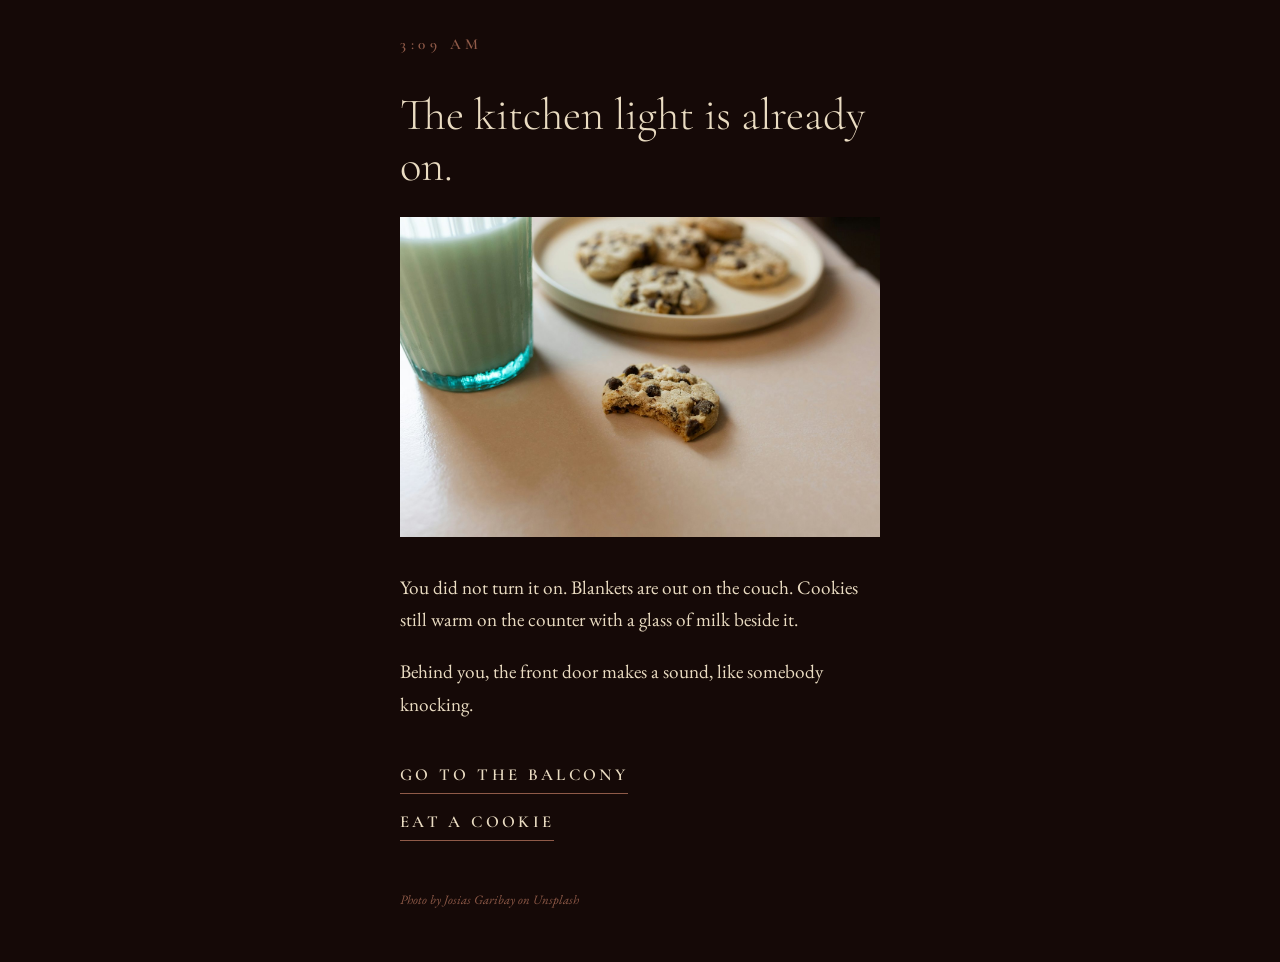
==== kitchen.html @ f1473e64 "Add files via upload" ====
<!DOCTYPE html>
<html lang="en">
<head>
<meta charset="UTF-8">
<meta name="viewport" content="width=device-width, initial-scale=1">
<title>The kitchen light is already on.</title>
<link rel="preconnect" href="https://fonts.googleapis.com">
<link rel="preconnect" href="https://fonts.gstatic.com" crossorigin>
<link href="https://fonts.googleapis.com/css2?family=Cormorant+Garamond:wght@300;400;600&family=EB+Garamond:ital,wght@0,400;0,500;1,400&display=swap" rel="stylesheet">
<link rel="stylesheet" href="./assets/css/styles.css">
</head>
<body class="kitchen">
<main>
<p class="time">3:09 AM</p>
<h1>The kitchen light is already on.</h1>
<img src="./assets/img/kitchen.jpg" alt="A glass of milk and chocolate chip cookies on a plate, with one cookie with a bite taken out">
<p>You did not turn it on. Blankets are out on the couch. Cookies still warm on the counter with a glass of milk beside it.</p>
<p>Behind you, the front door makes a sound, like somebody knocking.</p>
<nav class="choices">
<a href="./window.html">Go to the balcony</a>
<a href="./ending.html">Eat a cookie</a>
</nav>
<p class="credit">Photo by Josias Garibay on Unsplash</p>
</main>
</body>
</html>
---- assets/css/styles.css ----
:root{--bg:#0a0606;--fg:#e6dcc8;--accent:#d4a84f;--dim:#8a4a4a}
*{box-sizing:border-box}
body{margin:0;min-height:100vh;display:flex;align-items:center;justify-content:center;background:var(--bg);color:var(--fg);font-family:"EB Garamond",Georgia,"Times New Roman",serif;font-size:1.2rem;line-height:1.7}
main{max-width:34rem;padding:2rem}
.time{font-family:"Cormorant Garamond",Georgia,serif;font-weight:600;color:var(--dim);letter-spacing:.3em;font-size:.95rem;margin:0 0 2rem}
h1{font-family:"Cormorant Garamond",Georgia,serif;font-weight:300;font-size:2.8rem;line-height:1.15;margin:0 0 1.5rem}
p{margin:0 0 1.2rem}
.choices{margin-top:2.5rem;display:flex;flex-direction:column;gap:.9rem}
a{color:var(--fg);font-family:"Cormorant Garamond",Georgia,serif;font-weight:600;font-size:1.05rem;letter-spacing:.2em;text-transform:uppercase;text-decoration:none;border-bottom:1px solid var(--dim);padding-bottom:.2rem;width:fit-content;transition:color .3s,letter-spacing .3s,border-color .3s}
a:hover,a:focus{color:var(--accent);border-color:var(--accent);letter-spacing:.3em}
img{max-width:100%;height:auto;margin-bottom:1.5rem}
/* page moods */
.kitchen{--bg:#150907;--fg:#eadcc2;--accent:#e6b655;--dim:#8f5a48}
.window{--bg:#0c0305;--fg:#e2cdc4;--accent:#c4182f;--dim:#7a3a42}
.sleep{--bg:#000;--fg:#8c7772;--accent:#9e1f30;--dim:#4d3235}
.ending{--bg:#efe6d4;--fg:#1c0e0d;--accent:#8b0f1f;--dim:#8a7a68}

img{width:100%;max-height:60vh;object-fit:cover}
.window img{object-position:center 70%}
.credit{font-family:"EB Garamond",Georgia,serif;font-style:italic;font-size:.8rem;color:var(--dim);margin-top:3rem}
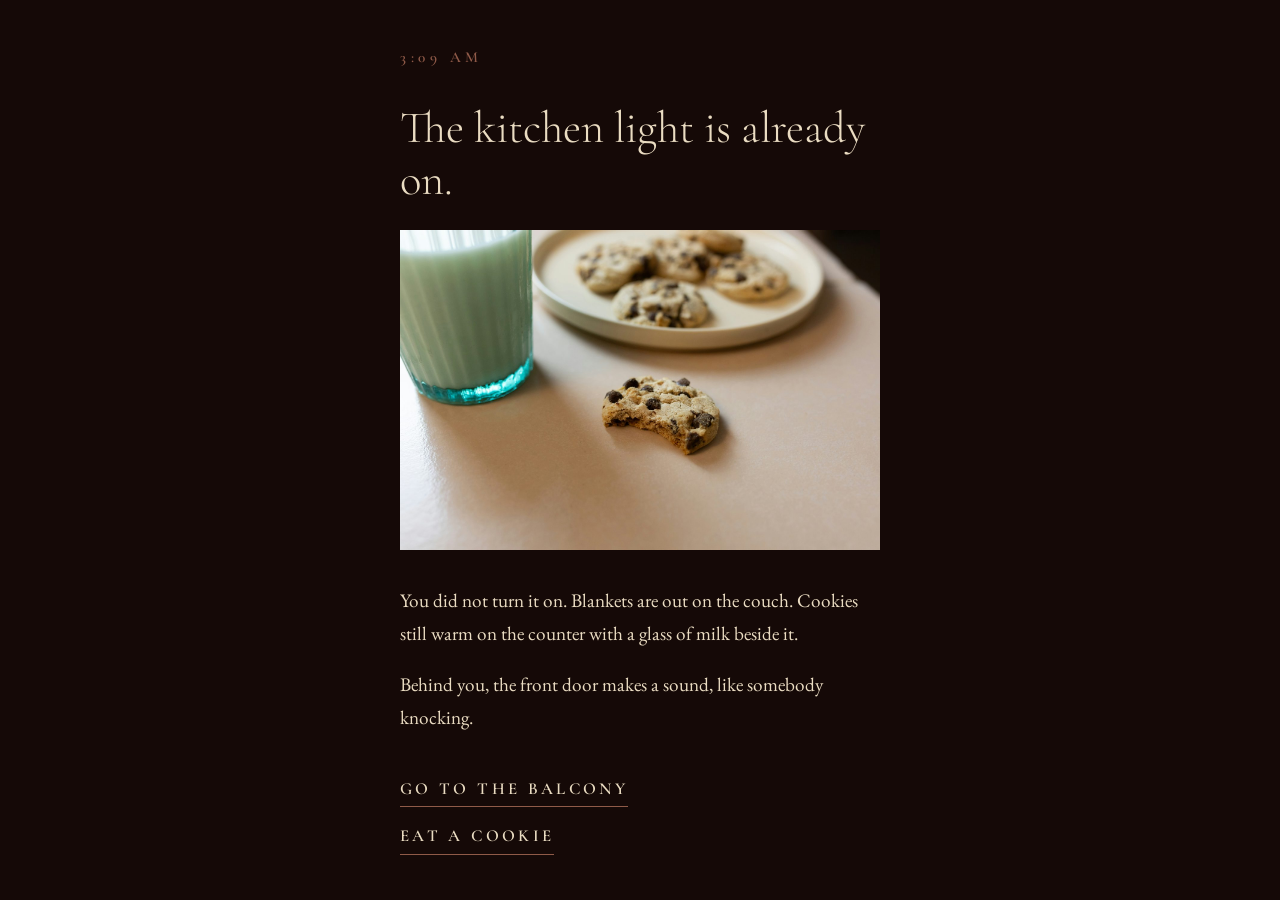
==== commit 5988be70: "Remove photo credit from kitchen.html Removed credit line for photo attribution." ====
--- a/kitchen.html
+++ b/kitchen.html
@@ -20,7 +20,6 @@
 <a href="./window.html">Go to the balcony</a>
 <a href="./ending.html">Eat a cookie</a>
 </nav>
-<p class="credit">Photo by Josias Garibay on Unsplash</p>
 </main>
 </body>
 </html>
